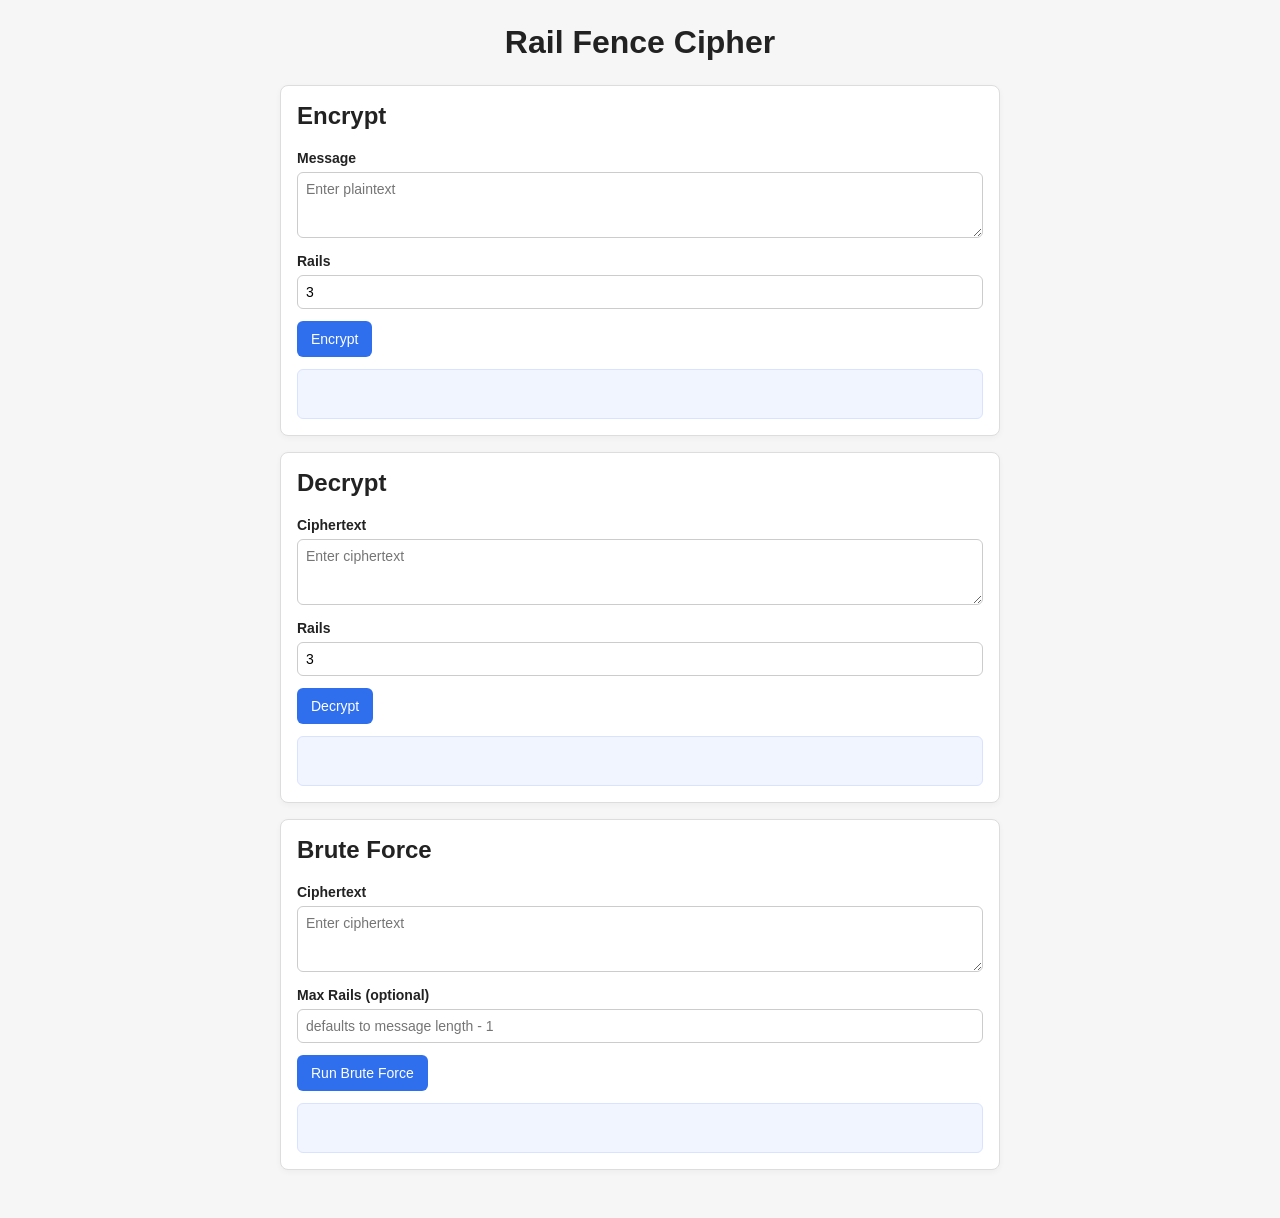
==== src/web/index.html @ af4d3896 "Enhance brute force attack functionality and integrate web interface for Rail Fence Cipher. Added di" ====
<!DOCTYPE html>
<html lang="en">
<head>
    <meta charset="UTF-8">
    <meta name="viewport" content="width=device-width, initial-scale=1.0">
    <title>Rail Fence Cipher</title>
    <link rel="stylesheet" href="styles/style.css">
</head>
<body>
    <main class="container">
        <h1>Rail Fence Cipher</h1>

        <section class="panel">
            <h2>Encrypt</h2>
            <label>
                Message
                <textarea id="encrypt-input" rows="3" placeholder="Enter plaintext"></textarea>
            </label>
            <label>
                Rails
                <input id="encrypt-rails" type="number" min="2" value="3">
            </label>
            <button id="encrypt-btn">Encrypt</button>
            <div class="output" id="encrypt-output"></div>
        </section>

        <section class="panel">
            <h2>Decrypt</h2>
            <label>
                Ciphertext
                <textarea id="decrypt-input" rows="3" placeholder="Enter ciphertext"></textarea>
            </label>
            <label>
                Rails
                <input id="decrypt-rails" type="number" min="2" value="3">
            </label>
            <button id="decrypt-btn">Decrypt</button>
            <div class="output" id="decrypt-output"></div>
        </section>

        <section class="panel">
            <h2>Brute Force</h2>
            <label>
                Ciphertext
                <textarea id="bruteforce-input" rows="3" placeholder="Enter ciphertext"></textarea>
            </label>
            <label>
                Max Rails (optional)
                <input id="bruteforce-max-rails" type="number" min="2" placeholder="defaults to message length - 1">
            </label>
            <button id="bruteforce-btn">Run Brute Force</button>
            <div class="output" id="bruteforce-output"></div>
        </section>
    </main>

    <script src="scripts/cipher.js"></script>
    <script src="scripts/bruteforce.js"></script>
    <script src="scripts/main.js"></script>
</body>
</html>
---- src/web/styles/style.css ----
body {
    font-family: Arial, sans-serif;
    background: #f6f6f6;
    margin: 0;
    padding: 0;
    color: #222;
}

.container {
    max-width: 720px;
    margin: 24px auto 48px;
    padding: 0 16px;
}

h1 {
    text-align: center;
    margin-bottom: 24px;
}

.panel {
    background: #fff;
    border: 1px solid #ddd;
    border-radius: 8px;
    padding: 16px;
    margin-bottom: 16px;
    box-shadow: 0 2px 6px rgba(0, 0, 0, 0.04);
}

.panel h2 {
    margin-top: 0;
}

label {
    display: block;
    margin-bottom: 12px;
    font-weight: 600;
    font-size: 14px;
}

textarea,
input[type="number"] {
    width: 100%;
    box-sizing: border-box;
    padding: 8px;
    margin-top: 6px;
    border: 1px solid #ccc;
    border-radius: 6px;
    font-size: 14px;
    font-family: inherit;
}

button {
    background: #2f6fed;
    color: white;
    border: none;
    padding: 10px 14px;
    border-radius: 6px;
    font-size: 14px;
    cursor: pointer;
}

button:hover {
    background: #255dcc;
}

.output {
    margin-top: 12px;
    padding: 10px;
    background: #f1f5ff;
    border: 1px solid #d9e3ff;
    border-radius: 6px;
    min-height: 28px;
    white-space: pre-wrap;
    word-break: break-word;
}

.muted {
    color: #555;
    font-size: 13px;
}
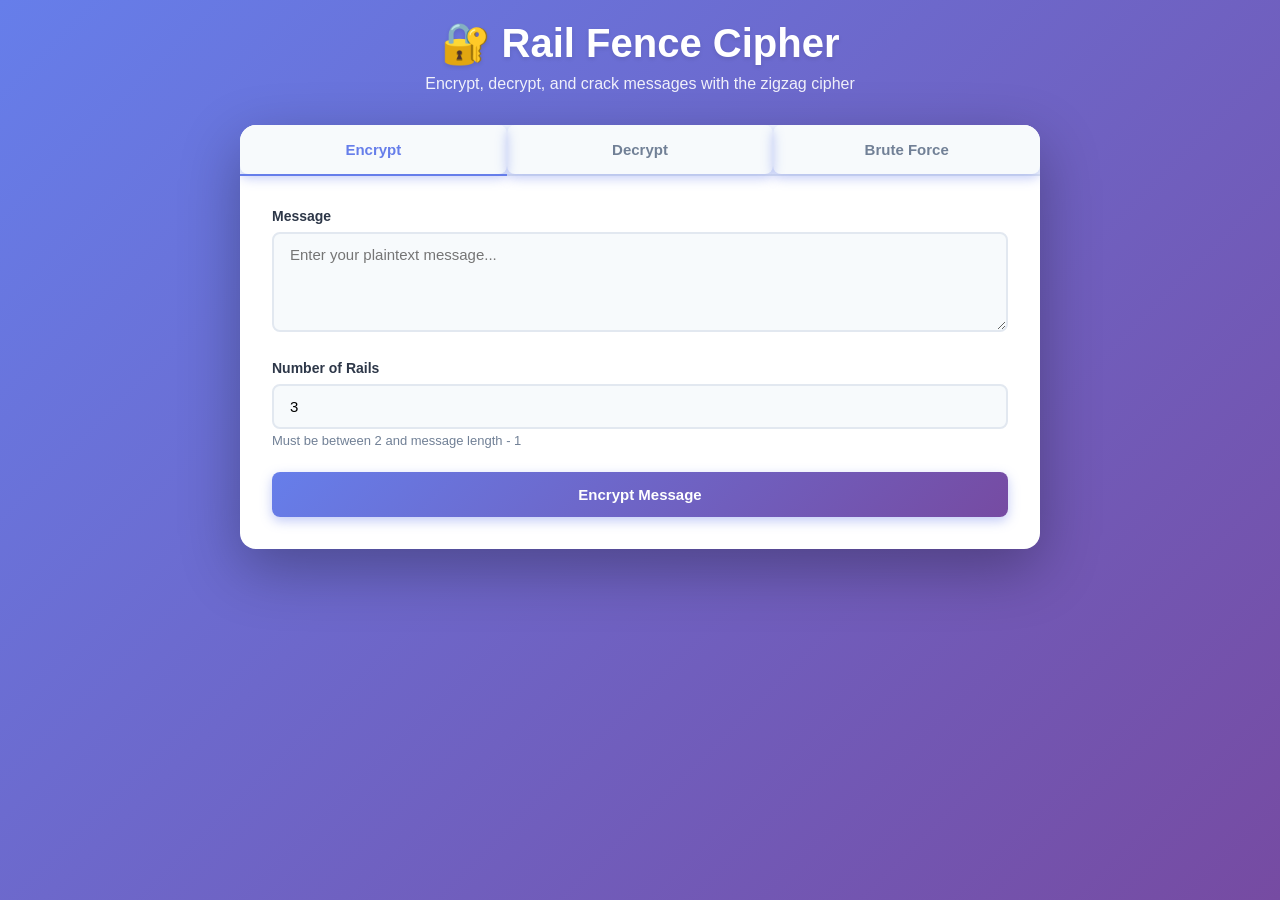
==== commit 1d6395a2: "Revamp web interface for Rail Fence Cipher application with a new tabbed layout for encryption, decr" ====
--- a/src/web/index.html
+++ b/src/web/index.html
@@ -7,51 +7,73 @@
     <link rel="stylesheet" href="styles/style.css">
 </head>
 <body>
-    <main class="container">
-        <h1>Rail Fence Cipher</h1>
+    <div class="container">
+        <header>
+            <h1>🔐 Rail Fence Cipher</h1>
+            <p class="subtitle">Encrypt, decrypt, and crack messages with the zigzag cipher</p>
+        </header>
 
-        <section class="panel">
-            <h2>Encrypt</h2>
-            <label>
-                Message
-                <textarea id="encrypt-input" rows="3" placeholder="Enter plaintext"></textarea>
-            </label>
-            <label>
-                Rails
-                <input id="encrypt-rails" type="number" min="2" value="3">
-            </label>
-            <button id="encrypt-btn">Encrypt</button>
-            <div class="output" id="encrypt-output"></div>
-        </section>
+        <div class="card">
+            <div class="tabs">
+                <button class="tab active" data-tab="encrypt">Encrypt</button>
+                <button class="tab" data-tab="decrypt">Decrypt</button>
+                <button class="tab" data-tab="brute">Brute Force</button>
+            </div>
 
-        <section class="panel">
-            <h2>Decrypt</h2>
-            <label>
-                Ciphertext
-                <textarea id="decrypt-input" rows="3" placeholder="Enter ciphertext"></textarea>
-            </label>
-            <label>
-                Rails
-                <input id="decrypt-rails" type="number" min="2" value="3">
-            </label>
-            <button id="decrypt-btn">Decrypt</button>
-            <div class="output" id="decrypt-output"></div>
-        </section>
+            <!-- Encrypt Tab -->
+            <div class="tab-content active" id="encrypt-tab">
+                <div class="form-group">
+                    <label for="encrypt-input">Message</label>
+                    <textarea id="encrypt-input" placeholder="Enter your plaintext message..."></textarea>
+                </div>
+                <div class="form-group">
+                    <label for="encrypt-rails">Number of Rails</label>
+                    <input id="encrypt-rails" type="number" min="2" value="3">
+                    <div class="input-hint">Must be between 2 and message length - 1</div>
+                </div>
+                <button id="encrypt-btn">Encrypt Message</button>
+                <div class="output" id="encrypt-output">
+                    <div class="output-label">Encrypted Result</div>
+                    <div class="output-content"></div>
+                </div>
+            </div>
 
-        <section class="panel">
-            <h2>Brute Force</h2>
-            <label>
-                Ciphertext
-                <textarea id="bruteforce-input" rows="3" placeholder="Enter ciphertext"></textarea>
-            </label>
-            <label>
-                Max Rails (optional)
-                <input id="bruteforce-max-rails" type="number" min="2" placeholder="defaults to message length - 1">
-            </label>
-            <button id="bruteforce-btn">Run Brute Force</button>
-            <div class="output" id="bruteforce-output"></div>
-        </section>
-    </main>
+            <!-- Decrypt Tab -->
+            <div class="tab-content" id="decrypt-tab">
+                <div class="form-group">
+                    <label for="decrypt-input">Ciphertext</label>
+                    <textarea id="decrypt-input" placeholder="Enter encrypted message..."></textarea>
+                </div>
+                <div class="form-group">
+                    <label for="decrypt-rails">Number of Rails</label>
+                    <input id="decrypt-rails" type="number" min="2" value="3">
+                    <div class="input-hint">Use the same number of rails that was used for encryption</div>
+                </div>
+                <button id="decrypt-btn">Decrypt Message</button>
+                <div class="output" id="decrypt-output">
+                    <div class="output-label">Decrypted Result</div>
+                    <div class="output-content"></div>
+                </div>
+            </div>
+
+            <!-- Brute Force Tab -->
+            <div class="tab-content" id="brute-tab">
+                <div class="form-group">
+                    <label for="bruteforce-input">Ciphertext</label>
+                    <textarea id="bruteforce-input" placeholder="Enter ciphertext to crack..."></textarea>
+                </div>
+                <div class="form-group">
+                    <label for="bruteforce-max-rails">Max Rails (Optional)</label>
+                    <input id="bruteforce-max-rails" type="number" min="2" placeholder="Leave empty to try all possibilities">
+                    <div class="input-hint">Limits the number of rails to try (faster analysis)</div>
+                </div>
+                <button id="bruteforce-btn">Crack the Code</button>
+                <div class="output" id="bruteforce-output">
+                    <div class="output-content"></div>
+                </div>
+            </div>
+        </div>
+    </div>
 
     <script src="scripts/cipher.js"></script>
     <script src="scripts/bruteforce.js"></script>
--- a/src/web/styles/style.css
+++ b/src/web/styles/style.css
@@ -1,80 +1,297 @@
-body {
-    font-family: Arial, sans-serif;
-    background: #f6f6f6;
+* {
     margin: 0;
     padding: 0;
-    color: #222;
+    box-sizing: border-box;
+}
+
+body {
+    font-family: -apple-system, BlinkMacSystemFont, 'Segoe UI', Roboto, Oxygen, Ubuntu, sans-serif;
+    background: linear-gradient(135deg, #667eea 0%, #764ba2 100%);
+    min-height: 100vh;
+    padding: 20px;
+    color: #2d3748;
 }
 
 .container {
-    max-width: 720px;
-    margin: 24px auto 48px;
-    padding: 0 16px;
+    max-width: 800px;
+    margin: 0 auto;
+}
+
+header {
+    text-align: center;
+    margin-bottom: 32px;
+    color: white;
 }
 
 h1 {
-    text-align: center;
+    font-size: 2.5rem;
+    font-weight: 700;
+    margin-bottom: 8px;
+    text-shadow: 0 2px 4px rgba(0,0,0,0.1);
+}
+
+.subtitle {
+    font-size: 1rem;
+    opacity: 0.9;
+}
+
+.card {
+    background: white;
+    border-radius: 16px;
+    box-shadow: 0 20px 60px rgba(0,0,0,0.3);
+    overflow: hidden;
+}
+
+.tabs {
+    display: flex;
+    background: #f7fafc;
+    border-bottom: 2px solid #e2e8f0;
+}
+
+.tab {
+    flex: 1;
+    padding: 16px;
+    background: transparent;
+    border: none;
+    font-size: 15px;
+    font-weight: 600;
+    color: #718096;
+    cursor: pointer;
+    transition: all 0.3s;
+    position: relative;
+}
+
+.tab:hover {
+    color: #667eea;
+    background: rgba(102, 126, 234, 0.05);
+}
+
+.tab.active {
+    color: #667eea;
+}
+
+.tab.active::after {
+    content: '';
+    position: absolute;
+    bottom: -2px;
+    left: 0;
+    right: 0;
+    height: 2px;
+    background: #667eea;
+}
+
+.tab-content {
+    display: none;
+    padding: 32px;
+    animation: fadeIn 0.3s;
+}
+
+.tab-content.active {
+    display: block;
+}
+
+@keyframes fadeIn {
+    from { opacity: 0; transform: translateY(10px); }
+    to { opacity: 1; transform: translateY(0); }
+}
+
+.form-group {
     margin-bottom: 24px;
-}
-
-.panel {
-    background: #fff;
-    border: 1px solid #ddd;
-    border-radius: 8px;
-    padding: 16px;
-    margin-bottom: 16px;
-    box-shadow: 0 2px 6px rgba(0, 0, 0, 0.04);
-}
-
-.panel h2 {
-    margin-top: 0;
 }
 
 label {
     display: block;
-    margin-bottom: 12px;
     font-weight: 600;
     font-size: 14px;
+    margin-bottom: 8px;
+    color: #2d3748;
 }
 
 textarea,
 input[type="number"] {
     width: 100%;
-    box-sizing: border-box;
-    padding: 8px;
-    margin-top: 6px;
-    border: 1px solid #ccc;
-    border-radius: 6px;
-    font-size: 14px;
+    padding: 12px 16px;
+    border: 2px solid #e2e8f0;
+    border-radius: 8px;
+    font-size: 15px;
     font-family: inherit;
+    transition: all 0.2s;
+    background: #f7fafc;
+}
+
+textarea:focus,
+input[type="number"]:focus {
+    outline: none;
+    border-color: #667eea;
+    background: white;
+    box-shadow: 0 0 0 3px rgba(102, 126, 234, 0.1);
+}
+
+textarea {
+    resize: vertical;
+    min-height: 100px;
+}
+
+.input-hint {
+    font-size: 13px;
+    color: #718096;
+    margin-top: 4px;
 }
 
 button {
-    background: #2f6fed;
+    width: 100%;
+    padding: 14px;
+    background: linear-gradient(135deg, #667eea 0%, #764ba2 100%);
     color: white;
     border: none;
-    padding: 10px 14px;
-    border-radius: 6px;
-    font-size: 14px;
+    border-radius: 8px;
+    font-size: 15px;
+    font-weight: 600;
     cursor: pointer;
+    transition: all 0.3s;
+    box-shadow: 0 4px 12px rgba(102, 126, 234, 0.4);
 }
 
 button:hover {
-    background: #255dcc;
+    transform: translateY(-2px);
+    box-shadow: 0 6px 20px rgba(102, 126, 234, 0.5);
+}
+
+button:active {
+    transform: translateY(0);
+}
+
+button:disabled {
+    opacity: 0.6;
+    cursor: not-allowed;
+    transform: none;
 }
 
 .output {
-    margin-top: 12px;
-    padding: 10px;
-    background: #f1f5ff;
-    border: 1px solid #d9e3ff;
-    border-radius: 6px;
-    min-height: 28px;
-    white-space: pre-wrap;
+    margin-top: 24px;
+    padding: 20px;
+    background: #f7fafc;
+    border-radius: 8px;
+    border-left: 4px solid #667eea;
+    min-height: 60px;
+    display: none;
+}
+
+.output.show {
+    display: block;
+    animation: slideIn 0.3s;
+}
+
+@keyframes slideIn {
+    from { opacity: 0; transform: translateY(-10px); }
+    to { opacity: 1; transform: translateY(0); }
+}
+
+.output-label {
+    font-size: 12px;
+    font-weight: 600;
+    text-transform: uppercase;
+    color: #667eea;
+    margin-bottom: 8px;
+    letter-spacing: 0.5px;
+}
+
+.output-content {
+    font-size: 15px;
+    line-height: 1.6;
+    color: #2d3748;
     word-break: break-word;
 }
 
-.muted {
-    color: #555;
-    font-size: 13px;
-}
+.loading {
+    display: flex;
+    align-items: center;
+    gap: 12px;
+    color: #718096;
+}
+
+.spinner {
+    width: 20px;
+    height: 20px;
+    border: 3px solid #e2e8f0;
+    border-top-color: #667eea;
+    border-radius: 50%;
+    animation: spin 0.8s linear infinite;
+}
+
+@keyframes spin {
+    to { transform: rotate(360deg); }
+}
+
+.brute-result {
+    margin-bottom: 16px;
+    padding: 16px;
+    background: white;
+    border-radius: 8px;
+    border: 2px solid #e2e8f0;
+    transition: all 0.2s;
+}
+
+.brute-result:hover {
+    border-color: #667eea;
+    box-shadow: 0 2px 8px rgba(102, 126, 234, 0.1);
+}
+
+.brute-result.best {
+    border-color: #48bb78;
+    background: linear-gradient(to right, #f0fff4, white);
+}
+
+.result-header {
+    display: flex;
+    justify-content: space-between;
+    align-items: center;
+    margin-bottom: 8px;
+}
+
+.rails-badge {
+    display: inline-block;
+    padding: 4px 12px;
+    background: #667eea;
+    color: white;
+    border-radius: 12px;
+    font-size: 13px;
+    font-weight: 600;
+}
+
+.best-badge {
+    display: inline-block;
+    padding: 4px 12px;
+    background: #48bb78;
+    color: white;
+    border-radius: 12px;
+    font-size: 13px;
+    font-weight: 600;
+}
+
+.score {
+    font-size: 13px;
+    color: #718096;
+}
+
+.result-text {
+    font-size: 15px;
+    color: #2d3748;
+    line-height: 1.5;
+    word-break: break-word;
+}
+
+@media (max-width: 640px) {
+    h1 {
+        font-size: 2rem;
+    }
+    
+    .tab-content {
+        padding: 20px;
+    }
+    
+    .tab {
+        font-size: 13px;
+        padding: 12px 8px;
+    }
+}
